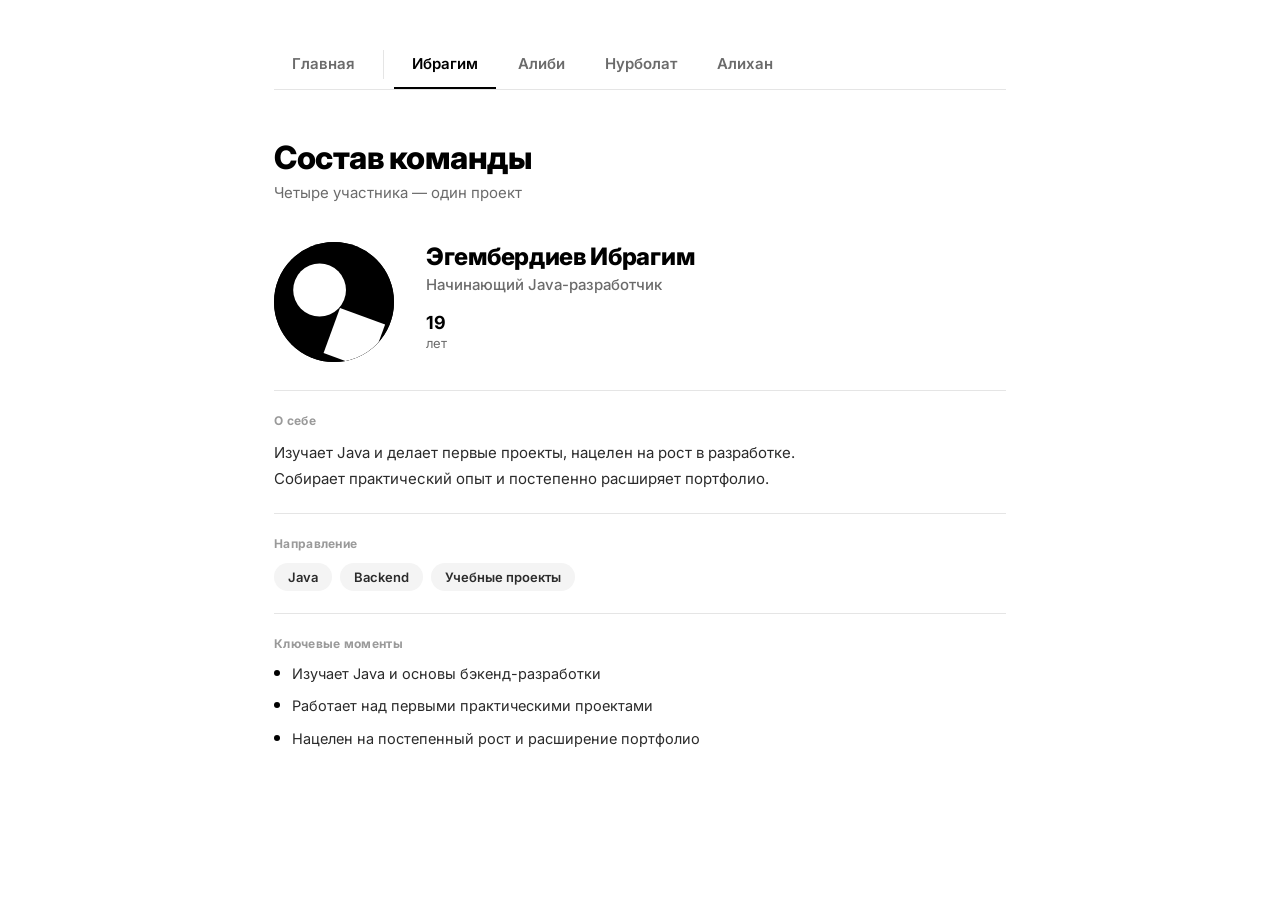
==== resume.html @ 6602a02f "change info Nurbolat" ====
<!DOCTYPE html>
<html lang="ru">
<head>
<meta charset="UTF-8">
<meta name="viewport" content="width=device-width, initial-scale=1.0">
<title>Резюме — Состав команды</title>
<style>
  @import url('https://fonts.googleapis.com/css2?family=Inter:wght@400;500;600;700;800&display=swap');

  :root{
    --bg: #ffffff;
    --ink: #000000;
    --ink-soft: #6b6b6b;
    --ink-faint: #9a9a9a;
    --line: #e5e5e5;
    --chip-bg: #f4f4f4;
  }

  *{ box-sizing: border-box; }

  body{
    margin:0;
    background: var(--bg);
    color: var(--ink);
    font-family: 'Inter', -apple-system, sans-serif;
    min-height: 100vh;
  }

  .wrap{
    max-width: 780px;
    margin: 0 auto;
    padding: 40px 24px 80px;
  }

  /* единый navbar: сайт-навигация + участники команды */
  .navbar{
    display: flex;
    align-items: center;
    border-bottom: 1px solid var(--line);
    margin-bottom: 48px;
    overflow-x: auto;
    gap: 4px;
  }

  .navbar a,
  .navbar button{
    background: none;
    border: none;
    border-bottom: 2px solid transparent;
    padding: 14px 18px;
    font-family: 'Inter', sans-serif;
    font-size: 15px;
    font-weight: 600;
    color: var(--ink-soft);
    text-decoration: none;
    cursor: pointer;
    white-space: nowrap;
    transition: color 0.15s ease, border-color 0.15s ease;
  }

  .navbar a:hover,
  .navbar button:hover{
    color: var(--ink);
  }

  .navbar a.active,
  .navbar button.active{
    color: var(--ink);
    border-bottom-color: var(--ink);
  }

  .nav-divider{
    width: 1px;
    align-self: stretch;
    background: var(--line);
    margin: 10px 6px;
    flex-shrink: 0;
  }

  .masthead{
    margin-bottom: 40px;
  }

  .masthead h1{
    font-size: 32px;
    font-weight: 800;
    letter-spacing: -0.5px;
    margin: 0 0 6px 0;
  }

  .masthead p{
    color: var(--ink-soft);
    font-size: 15px;
    margin: 0;
  }

  /* profile panel */
  .panel{
    display: none;
  }

  .panel.active{
    display: block;
    animation: fade 0.2s ease;
  }

  @keyframes fade{
    from{ opacity: 0; transform: translateY(4px); }
    to{ opacity: 1; transform: translateY(0); }
  }

  .profile-head{
    display: grid;
    grid-template-columns: 120px 1fr;
    gap: 32px;
    margin-bottom: 28px;
  }

  .avatar-box{
    width: 120px;
    height: 120px;
    border-radius: 50%;
    overflow: hidden;
    background: #000;
    flex-shrink: 0;
  }

  .avatar-box svg{
    width:100%;
    height:100%;
    display:block;
  }

  .info h2{
    font-size: 24px;
    font-weight: 800;
    letter-spacing: -0.3px;
    margin: 0 0 4px 0;
  }

  .info .role{
    font-size: 15px;
    font-weight: 500;
    color: var(--ink-soft);
    margin-bottom: 18px;
  }

  .info .meta{
    display:flex;
    gap: 28px;
  }

  .info .meta div{
    font-size: 13px;
    color: var(--ink-soft);
  }

  .info .meta strong{
    display:block;
    font-size: 18px;
    font-weight: 700;
    color: var(--ink);
    margin-bottom: 2px;
  }

  /* секции ниже шапки */
  .section{
    padding-top: 22px;
    border-top: 1px solid var(--line);
    margin-bottom: 22px;
  }

  .section h3{
    font-size: 12px;
    font-weight: 700;
    color: var(--ink-faint);
    letter-spacing: 0.3px;
    margin: 0 0 12px 0;
  }

  .bio{
    font-size: 15px;
    line-height: 1.7;
    color: #2b2b2b;
    max-width: 58ch;
    margin: 0;
    font-weight: 400;
  }

  .chips{
    display: flex;
    flex-wrap: wrap;
    gap: 8px;
  }

  .chip{
    display: inline-block;
    padding: 6px 14px;
    border-radius: 999px;
    background: var(--chip-bg);
    font-size: 13px;
    font-weight: 600;
    color: #2b2b2b;
  }

  .highlights{
    list-style: none;
    margin: 0;
    padding: 0;
    display: grid;
    gap: 10px;
  }

  .highlights li{
    position: relative;
    padding-left: 18px;
    font-size: 14.5px;
    line-height: 1.55;
    color: #2b2b2b;
  }

  .highlights li::before{
    content: "";
    position: absolute;
    left: 0;
    top: 7px;
    width: 6px;
    height: 6px;
    border-radius: 50%;
    background: var(--ink);
  }

  @media (max-width: 560px){
    .profile-head{ grid-template-columns: 1fr; }
    .avatar-box{ width: 88px; height: 88px; }
    .navbar a, .navbar button{ padding: 12px 14px; font-size: 14px; }
  }
</style>
</head>
<body>

<div class="wrap">

  <nav class="navbar" id="navbar">
    <a href="index.html">Главная</a>
    <div class="nav-divider"></div>
    <button class="active" data-target="p1">Ибрагим</button>
    <button data-target="p2">Алиби</button>
    <button data-target="p3">Нурболат</button>
    <button data-target="p4">Алихан</button>
  </nav>

  <div class="masthead">
    <h1>Состав команды</h1>
    <p>Четыре участника — один проект</p>
  </div>

  <!-- Ибрагим -->
  <div class="panel active" id="p1">
    <div class="profile-head">
      <div class="avatar-box">
        <svg viewBox="0 0 100 100">
          <rect width="100" height="100" fill="#000"/>
          <circle cx="38" cy="40" r="22" fill="#fff"/>
          <rect x="55" y="55" width="40" height="40" fill="#fff" transform="rotate(20 55 55)"/>
        </svg>
      </div>
      <div class="info">
        <h2>Эгембердиев Ибрагим</h2>
        <div class="role">Начинающий Java-разработчик</div>
        <div class="meta">
          <div><strong>19</strong>лет</div>
        </div>
      </div>
    </div>

    <div class="section">
      <h3>О себе</h3>
      <p class="bio">Изучает Java и делает первые проекты, нацелен на рост в разработке. Собирает практический опыт и постепенно расширяет портфолио.</p>
    </div>

    <div class="section">
      <h3>Направление</h3>
      <div class="chips">
        <span class="chip">Java</span>
        <span class="chip">Backend</span>
        <span class="chip">Учебные проекты</span>
      </div>
    </div>

    <div class="section">
      <h3>Ключевые моменты</h3>
      <ul class="highlights">
        <li>Изучает Java и основы бэкенд-разработки</li>
        <li>Работает над первыми практическими проектами</li>
        <li>Нацелен на постепенный рост и расширение портфолио</li>
      </ul>
    </div>
  </div>

  <!-- Алиби -->
  <div class="panel" id="p2">
    <div class="profile-head">
      <div class="avatar-box">
        <svg viewBox="0 0 100 100">
          <rect width="100" height="100" fill="#000"/>
          <polygon points="50,15 85,80 15,80" fill="#fff"/>
          <circle cx="50" cy="35" r="10" fill="#000"/>
        </svg>
      </div>
      <div class="info">
        <h2>Алиби Тулеугалиев</h2>
        <div class="role">Студент, спортсмен и организатор</div>
        <div class="meta">
          <div><strong>3</strong>курс</div>
        </div>
      </div>
    </div>

    <div class="section">
      <h3>О себе</h3>
      <p class="bio">Бывший капитан областной сборной по волейболу, организатор турниров по армрестлингу и в прошлом участник школьных олимпиад. Амбициозен в учёбе и спорте, а главную ценность видит в том, чтобы быть хорошим сыном для своих родителей.</p>
    </div>

    <div class="section">
      <h3>Направление</h3>
      <div class="chips">
        <span class="chip">Волейбол</span>
        <span class="chip">Армрестлинг</span>
        <span class="chip">Организация турниров</span>
        <span class="chip">Олимпиады</span>
      </div>
    </div>

    <div class="section">
      <h3>Достижения и опыт</h3>
      <ul class="highlights">
        <li>Капитан областной сборной по волейболу</li>
        <li>Организатор турниров по армрестлингу</li>
        <li>Участник школьных олимпиад</li>
        <li>Совмещает учёбу, спорт и организаторскую деятельность</li>
      </ul>
    </div>
  </div>

  <!-- Нурболат -->
  <div class="panel" id="p3">
    <div class="profile-head">
      <div class="avatar-box">
        <svg viewBox="0 0 100 100">
          <rect width="100" height="100" fill="#000"/>
          <rect x="20" y="20" width="30" height="30" fill="#fff"/>
          <rect x="55" y="55" width="30" height="30" fill="#fff"/>
        </svg>
      </div>
      <div class="info">
        <h2>Оралов Нурболат</h2>
        <div class="role">Вычислительная техника и ПО</div>
        <div class="meta">
          <div><strong>2</strong>курс, AIU</div>
        </div>
      </div>
    </div>

    <div class="section">
      <h3>О себе</h3>
      <p class="bio">Изучает вычислительную технику и программное обеспечение в Astana International University, развивает техническую базу для будущих проектов в IT.</p>
    </div>

    <div class="section">
      <h3>Направление</h3>
      <div class="chips">
        <span class="chip">Вычислительная техника</span>
        <span class="chip">Программное обеспечение</span>
        <span class="chip">AIU</span>
      </div>
    </div>

    <div class="section">
      <h3>Ключевые моменты</h3>
      <ul class="highlights">
        <li>3 курс, Astana International University</li>
        <li>Специальность — вычислительная техника и ПО</li>
        <li>Развивает техническую базу для будущих IT-проектов</li>
      </ul>
    </div>
  </div>

  <!-- Алихан -->
  <div class="panel" id="p4">
    <div class="profile-head">
      <div class="avatar-box">
        <svg viewBox="0 0 100 100">
          <rect width="100" height="100" fill="#000"/>
          <path d="M15 80 Q50 15 85 80 Z" fill="#fff"/>
        </svg>
      </div>
      <div class="info">
        <h2>Полатов Алихан</h2>
        <div class="role">Начинающий предприниматель</div>
        <div class="meta">
          <div><strong>19</strong>лет</div>
        </div>
      </div>
    </div>

    <div class="section">
      <h3>О себе</h3>
      <p class="bio">Пробует силы в предпринимательстве, ищет и тестирует идеи для собственных проектов на раннем этапе своего пути.</p>
    </div>

    <div class="section">
      <h3>Направление</h3>
      <div class="chips">
        <span class="chip">Предпринимательство</span>
        <span class="chip">Поиск идей</span>
        <span class="chip">Тестирование гипотез</span>
      </div>
    </div>

    <div class="section">
      <h3>Ключевые моменты</h3>
      <ul class="highlights">
        <li>Пробует силы в предпринимательстве</li>
        <li>Ищет и тестирует идеи для собственных проектов</li>
        <li>Находится на раннем этапе своего пути</li>
      </ul>
    </div>
  </div>

</div>

<script>
  function switchMember(targetId, btn) {
    document.querySelectorAll('.panel').forEach(function(panel){
      panel.classList.remove('active');
    });
    document.querySelectorAll('.navbar button').forEach(function(b){
      b.classList.remove('active');
    });
    document.getElementById(targetId).classList.add('active');
    btn.classList.add('active');
  }

  document.querySelectorAll('.navbar button').forEach(function(btn){
    btn.addEventListener('click', function(){
      switchMember(btn.getAttribute('data-target'), btn);
    });
  });
</script>

</body>
</html>
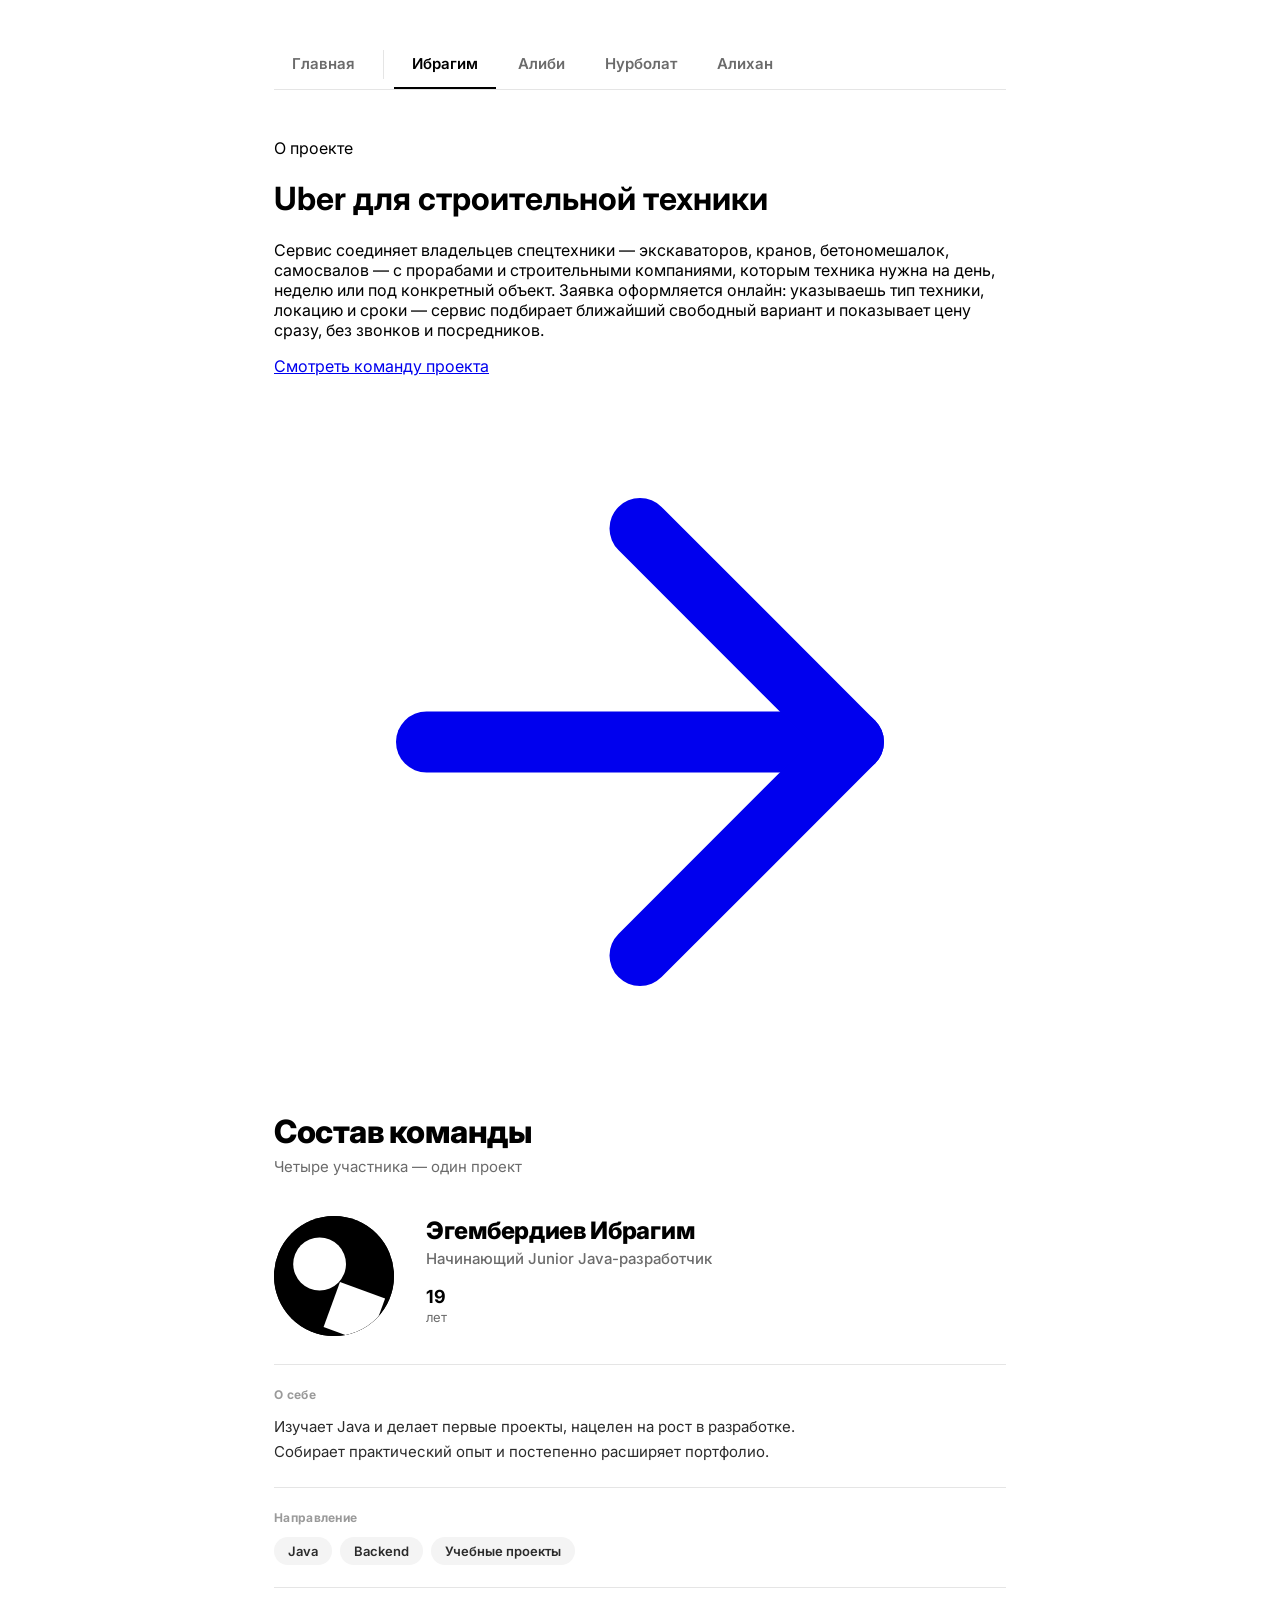
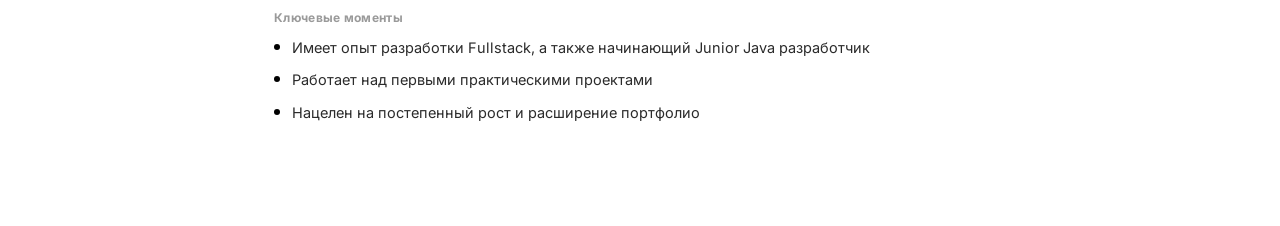
==== commit af534de6: "Added a section "About the project" with a description of the service and updated information about " ====
--- a/resume.html
+++ b/resume.html
@@ -249,7 +249,15 @@
     <button data-target="p3">Нурболат</button>
     <button data-target="p4">Алихан</button>
   </nav>
-
+  <div class="hero">
+  <p class="kicker">О проекте</p>
+  <h1>Uber для строительной техники</h1>
+  <p>Сервис соединяет владельцев спецтехники — экскаваторов, кранов, бетономешалок, самосвалов — с прорабами и строительными компаниями, которым техника нужна на день, неделю или под конкретный объект. Заявка оформляется онлайн: указываешь тип техники, локацию и сроки — сервис подбирает ближайший свободный вариант и показывает цену сразу, без звонков и посредников.</p>
+  <a class="cta" href="resume.html">
+    Смотреть команду проекта
+    <svg viewBox="0 0 24 24" fill="none" stroke="currentColor" stroke-width="2" stroke-linecap="round" stroke-linejoin="round"><line x1="5" y1="12" x2="19" y2="12"></line><polyline points="12 5 19 12 12 19"></polyline></svg>
+  </a>
+</div>
   <div class="masthead">
     <h1>Состав команды</h1>
     <p>Четыре участника — один проект</p>
@@ -267,7 +275,7 @@
       </div>
       <div class="info">
         <h2>Эгембердиев Ибрагим</h2>
-        <div class="role">Начинающий Java-разработчик</div>
+        <div class="role">Начинающий Junior Java-разработчик</div>
         <div class="meta">
           <div><strong>19</strong>лет</div>
         </div>
@@ -291,7 +299,7 @@
     <div class="section">
       <h3>Ключевые моменты</h3>
       <ul class="highlights">
-        <li>Изучает Java и основы бэкенд-разработки</li>
+        <li>Имеет опыт разработки Fullstack, а также начинающий Junior Java разработчик</li>
         <li>Работает над первыми практическими проектами</li>
         <li>Нацелен на постепенный рост и расширение портфолио</li>
       </ul>
